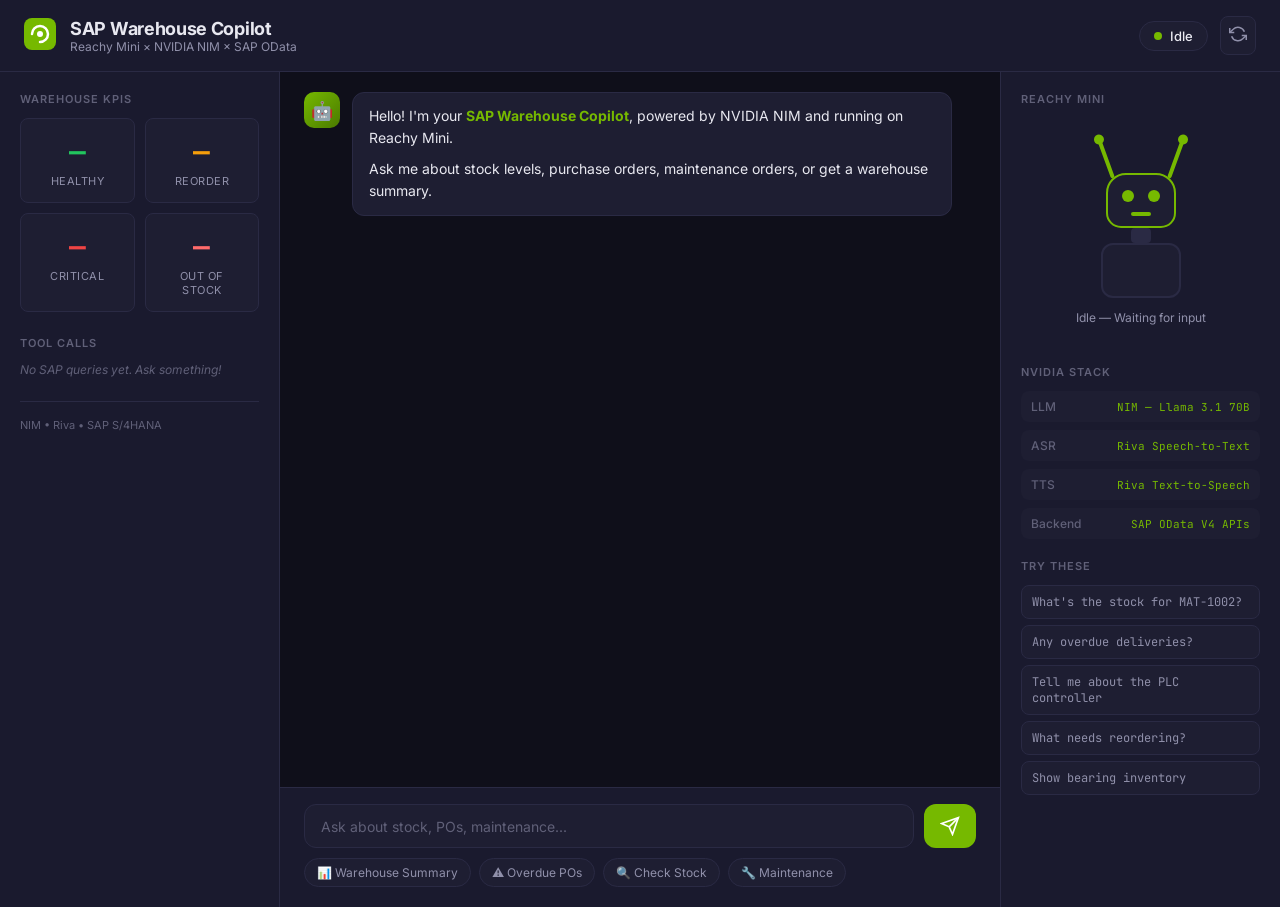
==== sap_warehouse_copilot/static/index.html @ bff051c2 "Initial commit: SAP Warehouse Copilot for Reachy Mini Voice-driven SAP inventory assistant powered b" ====
<!DOCTYPE html>
<html lang="en">
<head>
    <meta charset="UTF-8">
    <meta name="viewport" content="width=device-width, initial-scale=1.0">
    <title>SAP Warehouse Copilot — Reachy Mini × NVIDIA</title>
    <link rel="preconnect" href="https://fonts.googleapis.com">
    <link href="https://fonts.googleapis.com/css2?family=Inter:wght@300;400;500;600;700&family=JetBrains+Mono:wght@400;500&display=swap" rel="stylesheet">
    <link rel="stylesheet" href="style.css">
</head>
<body>
    <!-- Header -->
    <header class="header">
        <div class="header-left">
            <div class="logo-icon">
                <svg width="32" height="32" viewBox="0 0 32 32" fill="none">
                    <rect width="32" height="32" rx="8" fill="#76B900"/>
                    <path d="M8 16c0-4.4 3.6-8 8-8s8 3.6 8 8-3.6 8-8 8" stroke="white" stroke-width="2.5" stroke-linecap="round"/>
                    <circle cx="16" cy="16" r="3" fill="white"/>
                </svg>
            </div>
            <div>
                <h1 class="header-title">SAP Warehouse Copilot</h1>
                <p class="header-sub">Reachy Mini × NVIDIA NIM × SAP OData</p>
            </div>
        </div>
        <div class="header-right">
            <div class="status-badge" id="statusBadge">
                <span class="status-dot"></span>
                <span class="status-text">Idle</span>
            </div>
            <button class="btn-reset" onclick="resetConversation()" title="Reset conversation">
                <svg width="18" height="18" viewBox="0 0 24 24" fill="none" stroke="currentColor" stroke-width="2"><path d="M1 4v6h6M23 20v-6h-6"/><path d="M20.49 9A9 9 0 0 0 5.64 5.64L1 10m22 4l-4.64 4.36A9 9 0 0 1 3.51 15"/></svg>
            </button>
        </div>
    </header>

    <!-- Main Content -->
    <div class="main-grid">
        <!-- Left: KPI Cards -->
        <aside class="kpi-panel">
            <h2 class="panel-title">Warehouse KPIs</h2>
            <div class="kpi-grid" id="kpiGrid">
                <div class="kpi-card kpi-green" id="kpiHealthy">
                    <div class="kpi-value">—</div>
                    <div class="kpi-label">Healthy</div>
                </div>
                <div class="kpi-card kpi-amber" id="kpiReorder">
                    <div class="kpi-value">—</div>
                    <div class="kpi-label">Reorder</div>
                </div>
                <div class="kpi-card kpi-red" id="kpiCritical">
                    <div class="kpi-value">—</div>
                    <div class="kpi-label">Critical</div>
                </div>
                <div class="kpi-card kpi-black" id="kpiOutOfStock">
                    <div class="kpi-value">—</div>
                    <div class="kpi-label">Out of Stock</div>
                </div>
            </div>

            <h2 class="panel-title" style="margin-top:24px;">Tool Calls</h2>
            <div class="tool-log" id="toolLog">
                <p class="tool-empty">No SAP queries yet. Ask something!</p>
            </div>

            <div class="powered-by">
                <img src="https://upload.wikimedia.org/wikipedia/commons/thumb/a/a4/NVIDIA_logo.svg/120px-NVIDIA_logo.svg.png" alt="NVIDIA" class="nvidia-logo" onerror="this.style.display='none'">
                <span>NIM • Riva • SAP S/4HANA</span>
            </div>
        </aside>

        <!-- Center: Chat -->
        <main class="chat-panel">
            <div class="chat-messages" id="chatMessages">
                <div class="msg msg-bot">
                    <div class="msg-avatar">🤖</div>
                    <div class="msg-content">
                        <p>Hello! I'm your <strong>SAP Warehouse Copilot</strong>, powered by NVIDIA NIM and running on Reachy Mini.</p>
                        <p>Ask me about stock levels, purchase orders, maintenance orders, or get a warehouse summary.</p>
                    </div>
                </div>
            </div>

            <div class="chat-input-area">
                <div class="input-wrapper">
                    <input type="text" id="chatInput" placeholder="Ask about stock, POs, maintenance..." autocomplete="off" onkeydown="if(event.key==='Enter')sendMessage()">
                    <button class="btn-send" onclick="sendMessage()" id="btnSend">
                        <svg width="20" height="20" viewBox="0 0 24 24" fill="none" stroke="currentColor" stroke-width="2"><line x1="22" y1="2" x2="11" y2="13"/><polygon points="22 2 15 22 11 13 2 9 22 2"/></svg>
                    </button>
                </div>
                <div class="quick-actions">
                    <button class="chip" onclick="quickQuery('What is the overall warehouse status?')">📊 Warehouse Summary</button>
                    <button class="chip" onclick="quickQuery('Show me all overdue purchase orders')">⚠️ Overdue POs</button>
                    <button class="chip" onclick="quickQuery('Check stock for hydraulic pump')">🔍 Check Stock</button>
                    <button class="chip" onclick="quickQuery('Show critical maintenance orders')">🔧 Maintenance</button>
                </div>
            </div>
        </main>

        <!-- Right: Robot Status -->
        <aside class="robot-panel">
            <h2 class="panel-title">Reachy Mini</h2>
            <div class="robot-viz" id="robotViz">
                <div class="robot-body">
                    <div class="antenna antenna-left" id="antennaLeft"></div>
                    <div class="antenna antenna-right" id="antennaRight"></div>
                    <div class="robot-head" id="robotHead">
                        <div class="robot-eye robot-eye-left"></div>
                        <div class="robot-eye robot-eye-right"></div>
                        <div class="robot-mouth" id="robotMouth"></div>
                    </div>
                    <div class="robot-neck"></div>
                    <div class="robot-torso"></div>
                </div>
                <div class="robot-state-label" id="robotStateLabel">Idle — Waiting for input</div>
            </div>

            <h2 class="panel-title" style="margin-top:20px;">NVIDIA Stack</h2>
            <div class="stack-info">
                <div class="stack-item">
                    <span class="stack-label">LLM</span>
                    <span class="stack-value">NIM — Llama 3.1 70B</span>
                </div>
                <div class="stack-item">
                    <span class="stack-label">ASR</span>
                    <span class="stack-value">Riva Speech-to-Text</span>
                </div>
                <div class="stack-item">
                    <span class="stack-label">TTS</span>
                    <span class="stack-value">Riva Text-to-Speech</span>
                </div>
                <div class="stack-item">
                    <span class="stack-label">Backend</span>
                    <span class="stack-value">SAP OData V4 APIs</span>
                </div>
            </div>

            <h2 class="panel-title" style="margin-top:20px;">Try These</h2>
            <div class="example-queries">
                <code onclick="quickQuery(this.textContent)">What's the stock for MAT-1002?</code>
                <code onclick="quickQuery(this.textContent)">Any overdue deliveries?</code>
                <code onclick="quickQuery(this.textContent)">Tell me about the PLC controller</code>
                <code onclick="quickQuery(this.textContent)">What needs reordering?</code>
                <code onclick="quickQuery(this.textContent)">Show bearing inventory</code>
            </div>
        </aside>
    </div>

    <script src="main.js"></script>
</body>
</html>
---- sap_warehouse_copilot/static/style.css ----
/* ============================================================
   SAP Warehouse Copilot — Dashboard Styles
   Color system: NVIDIA Green (#76B900) + SAP Gold (#F0AB00)
   ============================================================ */

:root {
    --nvidia-green: #76B900;
    --nvidia-dark: #1A1A2E;
    --nvidia-darker: #0F0F1A;
    --nvidia-card: #1E1E32;
    --nvidia-border: #2A2A44;
    --sap-gold: #F0AB00;
    --sap-blue: #0070F2;
    --text-primary: #E8E8F0;
    --text-secondary: #9090AA;
    --text-muted: #606078;
    --green: #22C55E;
    --amber: #F59E0B;
    --red: #EF4444;
    --radius: 12px;
    --radius-sm: 8px;
}

* { margin: 0; padding: 0; box-sizing: border-box; }

body {
    font-family: 'Inter', -apple-system, sans-serif;
    background: var(--nvidia-darker);
    color: var(--text-primary);
    min-height: 100vh;
    overflow-x: hidden;
}

/* ---- Header ---- */
.header {
    display: flex;
    justify-content: space-between;
    align-items: center;
    padding: 16px 24px;
    background: var(--nvidia-dark);
    border-bottom: 1px solid var(--nvidia-border);
    position: sticky;
    top: 0;
    z-index: 100;
}

.header-left { display: flex; align-items: center; gap: 14px; }
.logo-icon { flex-shrink: 0; }
.header-title { font-size: 18px; font-weight: 700; letter-spacing: -0.3px; }
.header-sub { font-size: 12px; color: var(--text-secondary); font-weight: 400; }

.header-right { display: flex; align-items: center; gap: 12px; }

.status-badge {
    display: flex;
    align-items: center;
    gap: 8px;
    padding: 6px 14px;
    background: var(--nvidia-card);
    border: 1px solid var(--nvidia-border);
    border-radius: 20px;
    font-size: 13px;
    font-weight: 500;
}

.status-dot {
    width: 8px;
    height: 8px;
    border-radius: 50%;
    background: var(--nvidia-green);
    animation: pulse 2s infinite;
}

@keyframes pulse {
    0%, 100% { opacity: 1; }
    50% { opacity: 0.4; }
}

.status-badge.listening .status-dot { background: var(--sap-gold); animation: pulse 0.5s infinite; }
.status-badge.thinking .status-dot { background: var(--sap-blue); animation: pulse 0.3s infinite; }
.status-badge.speaking .status-dot { background: var(--nvidia-green); animation: none; }

.btn-reset {
    background: var(--nvidia-card);
    border: 1px solid var(--nvidia-border);
    border-radius: 8px;
    padding: 8px;
    color: var(--text-secondary);
    cursor: pointer;
    transition: all 0.2s;
}
.btn-reset:hover { background: var(--nvidia-border); color: var(--text-primary); }

/* ---- Main Grid ---- */
.main-grid {
    display: grid;
    grid-template-columns: 280px 1fr 280px;
    gap: 0;
    height: calc(100vh - 65px);
}

/* ---- KPI Panel (Left) ---- */
.kpi-panel {
    padding: 20px;
    border-right: 1px solid var(--nvidia-border);
    background: var(--nvidia-dark);
    overflow-y: auto;
}

.panel-title {
    font-size: 11px;
    font-weight: 600;
    text-transform: uppercase;
    letter-spacing: 1px;
    color: var(--text-muted);
    margin-bottom: 12px;
}

.kpi-grid {
    display: grid;
    grid-template-columns: 1fr 1fr;
    gap: 10px;
}

.kpi-card {
    padding: 14px;
    border-radius: var(--radius-sm);
    background: var(--nvidia-card);
    border: 1px solid var(--nvidia-border);
    text-align: center;
    transition: transform 0.2s;
}
.kpi-card:hover { transform: translateY(-2px); }

.kpi-value { font-size: 28px; font-weight: 700; font-family: 'JetBrains Mono', monospace; }
.kpi-label { font-size: 11px; color: var(--text-secondary); margin-top: 4px; text-transform: uppercase; letter-spacing: 0.5px; }

.kpi-green .kpi-value { color: var(--green); }
.kpi-amber .kpi-value { color: var(--amber); }
.kpi-red .kpi-value { color: var(--red); }
.kpi-black .kpi-value { color: #FF6B6B; }

/* ---- Tool Log ---- */
.tool-log {
    max-height: 200px;
    overflow-y: auto;
    font-size: 12px;
    font-family: 'JetBrains Mono', monospace;
}

.tool-empty { color: var(--text-muted); font-style: italic; font-family: 'Inter', sans-serif; }

.tool-entry {
    padding: 8px 10px;
    margin-bottom: 6px;
    background: var(--nvidia-card);
    border-radius: var(--radius-sm);
    border-left: 3px solid var(--nvidia-green);
}
.tool-entry .tool-name { color: var(--nvidia-green); font-weight: 500; }
.tool-entry .tool-args { color: var(--sap-gold); }
.tool-entry .tool-result { color: var(--text-secondary); margin-top: 4px; font-size: 11px; }

.powered-by {
    margin-top: 24px;
    padding-top: 16px;
    border-top: 1px solid var(--nvidia-border);
    display: flex;
    align-items: center;
    gap: 10px;
    font-size: 11px;
    color: var(--text-muted);
}
.nvidia-logo { height: 18px; filter: brightness(0.7); }

/* ---- Chat Panel (Center) ---- */
.chat-panel {
    display: flex;
    flex-direction: column;
    background: var(--nvidia-darker);
}

.chat-messages {
    flex: 1;
    overflow-y: auto;
    padding: 20px 24px;
    scroll-behavior: smooth;
}

.msg {
    display: flex;
    gap: 12px;
    margin-bottom: 16px;
    animation: fadeIn 0.3s ease;
}

@keyframes fadeIn {
    from { opacity: 0; transform: translateY(8px); }
    to { opacity: 1; transform: translateY(0); }
}

.msg-avatar {
    width: 36px;
    height: 36px;
    border-radius: 10px;
    display: flex;
    align-items: center;
    justify-content: center;
    font-size: 18px;
    flex-shrink: 0;
}

.msg-bot .msg-avatar { background: linear-gradient(135deg, #76B900, #4A7A00); }
.msg-user .msg-avatar { background: linear-gradient(135deg, #0070F2, #004AAD); }

.msg-content {
    padding: 12px 16px;
    border-radius: var(--radius);
    max-width: 600px;
    font-size: 14px;
    line-height: 1.6;
}

.msg-bot .msg-content {
    background: var(--nvidia-card);
    border: 1px solid var(--nvidia-border);
}

.msg-user {
    flex-direction: row-reverse;
}

.msg-user .msg-content {
    background: linear-gradient(135deg, #0070F2, #0055CC);
    color: white;
}

.msg-content p { margin-bottom: 8px; }
.msg-content p:last-child { margin-bottom: 0; }
.msg-content strong { color: var(--nvidia-green); }

/* Typing indicator */
.typing-indicator {
    display: flex;
    gap: 4px;
    padding: 12px 16px;
}
.typing-indicator span {
    width: 8px;
    height: 8px;
    border-radius: 50%;
    background: var(--nvidia-green);
    animation: typingBounce 1.2s infinite;
}
.typing-indicator span:nth-child(2) { animation-delay: 0.2s; }
.typing-indicator span:nth-child(3) { animation-delay: 0.4s; }

@keyframes typingBounce {
    0%, 80%, 100% { transform: scale(0.6); opacity: 0.4; }
    40% { transform: scale(1); opacity: 1; }
}

/* ---- Chat Input ---- */
.chat-input-area {
    padding: 16px 24px 20px;
    border-top: 1px solid var(--nvidia-border);
    background: var(--nvidia-dark);
}

.input-wrapper {
    display: flex;
    gap: 10px;
}

#chatInput {
    flex: 1;
    padding: 12px 16px;
    background: var(--nvidia-card);
    border: 1px solid var(--nvidia-border);
    border-radius: var(--radius);
    color: var(--text-primary);
    font-size: 14px;
    font-family: 'Inter', sans-serif;
    outline: none;
    transition: border-color 0.2s;
}
#chatInput:focus { border-color: var(--nvidia-green); }
#chatInput::placeholder { color: var(--text-muted); }

.btn-send {
    padding: 12px 16px;
    background: var(--nvidia-green);
    border: none;
    border-radius: var(--radius);
    color: white;
    cursor: pointer;
    transition: all 0.2s;
    display: flex;
    align-items: center;
}
.btn-send:hover { background: #8AD400; transform: scale(1.05); }
.btn-send:disabled { opacity: 0.5; cursor: not-allowed; transform: none; }

.quick-actions {
    display: flex;
    gap: 8px;
    margin-top: 10px;
    flex-wrap: wrap;
}

.chip {
    padding: 6px 12px;
    background: var(--nvidia-card);
    border: 1px solid var(--nvidia-border);
    border-radius: 20px;
    color: var(--text-secondary);
    font-size: 12px;
    cursor: pointer;
    transition: all 0.2s;
    font-family: 'Inter', sans-serif;
}
.chip:hover { border-color: var(--nvidia-green); color: var(--nvidia-green); }

/* ---- Robot Panel (Right) ---- */
.robot-panel {
    padding: 20px;
    border-left: 1px solid var(--nvidia-border);
    background: var(--nvidia-dark);
    overflow-y: auto;
}

/* Robot Visualization */
.robot-viz {
    display: flex;
    flex-direction: column;
    align-items: center;
    padding: 20px 0;
}

.robot-body { position: relative; width: 120px; height: 160px; }

.antenna {
    position: absolute;
    width: 4px;
    height: 40px;
    background: var(--nvidia-green);
    border-radius: 2px;
    transform-origin: bottom center;
    transition: transform 0.3s ease;
}
.antenna-left { left: 30px; top: 0; transform: rotate(-20deg); }
.antenna-right { right: 30px; top: 0; transform: rotate(20deg); }
.antenna::after {
    content: '';
    position: absolute;
    top: -6px;
    left: -3px;
    width: 10px;
    height: 10px;
    border-radius: 50%;
    background: var(--nvidia-green);
}

.robot-head {
    position: absolute;
    top: 35px;
    left: 50%;
    transform: translateX(-50%);
    width: 70px;
    height: 55px;
    background: var(--nvidia-card);
    border: 2px solid var(--nvidia-green);
    border-radius: 20px 20px 15px 15px;
    transition: transform 0.3s ease;
}

.robot-eye {
    position: absolute;
    top: 15px;
    width: 12px;
    height: 12px;
    border-radius: 50%;
    background: var(--nvidia-green);
    transition: all 0.3s;
}
.robot-eye-left { left: 14px; }
.robot-eye-right { right: 14px; }

.robot-mouth {
    position: absolute;
    bottom: 10px;
    left: 50%;
    transform: translateX(-50%);
    width: 20px;
    height: 4px;
    background: var(--nvidia-green);
    border-radius: 2px;
    transition: all 0.3s;
}

.robot-neck {
    position: absolute;
    top: 90px;
    left: 50%;
    transform: translateX(-50%);
    width: 20px;
    height: 15px;
    background: var(--nvidia-border);
    border-radius: 4px;
}

.robot-torso {
    position: absolute;
    top: 105px;
    left: 50%;
    transform: translateX(-50%);
    width: 80px;
    height: 55px;
    background: var(--nvidia-card);
    border: 2px solid var(--nvidia-border);
    border-radius: 12px;
}

.robot-state-label {
    margin-top: 12px;
    font-size: 12px;
    color: var(--text-secondary);
    text-align: center;
}

/* ---- Stack Info ---- */
.stack-info { display: flex; flex-direction: column; gap: 8px; }

.stack-item {
    display: flex;
    justify-content: space-between;
    align-items: center;
    padding: 8px 10px;
    background: var(--nvidia-card);
    border-radius: var(--radius-sm);
    font-size: 12px;
}
.stack-label { color: var(--text-muted); font-weight: 500; }
.stack-value { color: var(--nvidia-green); font-family: 'JetBrains Mono', monospace; font-size: 11px; }

/* ---- Example Queries ---- */
.example-queries {
    display: flex;
    flex-direction: column;
    gap: 6px;
}

.example-queries code {
    padding: 8px 10px;
    background: var(--nvidia-card);
    border: 1px solid var(--nvidia-border);
    border-radius: var(--radius-sm);
    font-size: 12px;
    font-family: 'JetBrains Mono', monospace;
    color: var(--text-secondary);
    cursor: pointer;
    transition: all 0.2s;
}
.example-queries code:hover {
    border-color: var(--nvidia-green);
    color: var(--nvidia-green);
}

/* ---- Robot Animations ---- */
.robot-idle .robot-head { animation: idleSway 4s ease-in-out infinite; }
.robot-listening .robot-head { animation: listenTilt 1s ease-in-out infinite; }
.robot-listening .robot-eye { animation: eyeGlow 0.5s ease-in-out infinite alternate; }
.robot-thinking .robot-head { animation: thinkLook 2s ease-in-out infinite; }
.robot-thinking .antenna { animation: antennaPulse 0.5s ease-in-out infinite alternate; }
.robot-speaking .robot-mouth { animation: speak 0.3s ease-in-out infinite alternate; }

@keyframes idleSway { 0%, 100% { transform: translateX(-50%) rotate(0deg); } 50% { transform: translateX(-50%) rotate(3deg); } }
@keyframes listenTilt { 0%, 100% { transform: translateX(-50%) rotate(-5deg); } 50% { transform: translateX(-50%) rotate(5deg); } }
@keyframes eyeGlow { from { box-shadow: 0 0 4px var(--nvidia-green); } to { box-shadow: 0 0 12px var(--nvidia-green); } }
@keyframes thinkLook { 0%, 100% { transform: translateX(-50%) translateY(0) rotate(-8deg); } 50% { transform: translateX(-50%) translateY(-5px) rotate(3deg); } }
@keyframes antennaPulse { from { background: var(--nvidia-green); } to { background: var(--sap-gold); } }
@keyframes speak { from { width: 20px; height: 4px; } to { width: 24px; height: 10px; border-radius: 6px; } }

/* Alert animations */
.robot-alert .robot-head { animation: alertShake 0.3s ease-in-out infinite; border-color: var(--red); }
.robot-alert .robot-eye { background: var(--red); }
.robot-alert .antenna::after { background: var(--red); }

@keyframes alertShake { 0%, 100% { transform: translateX(-50%) rotate(-4deg); } 50% { transform: translateX(-50%) rotate(4deg); } }

/* ---- Scrollbar ---- */
::-webkit-scrollbar { width: 6px; }
::-webkit-scrollbar-track { background: transparent; }
::-webkit-scrollbar-thumb { background: var(--nvidia-border); border-radius: 3px; }
::-webkit-scrollbar-thumb:hover { background: var(--text-muted); }

/* ---- Responsive ---- */
@media (max-width: 1024px) {
    .main-grid { grid-template-columns: 1fr; }
    .kpi-panel, .robot-panel { display: none; }
}
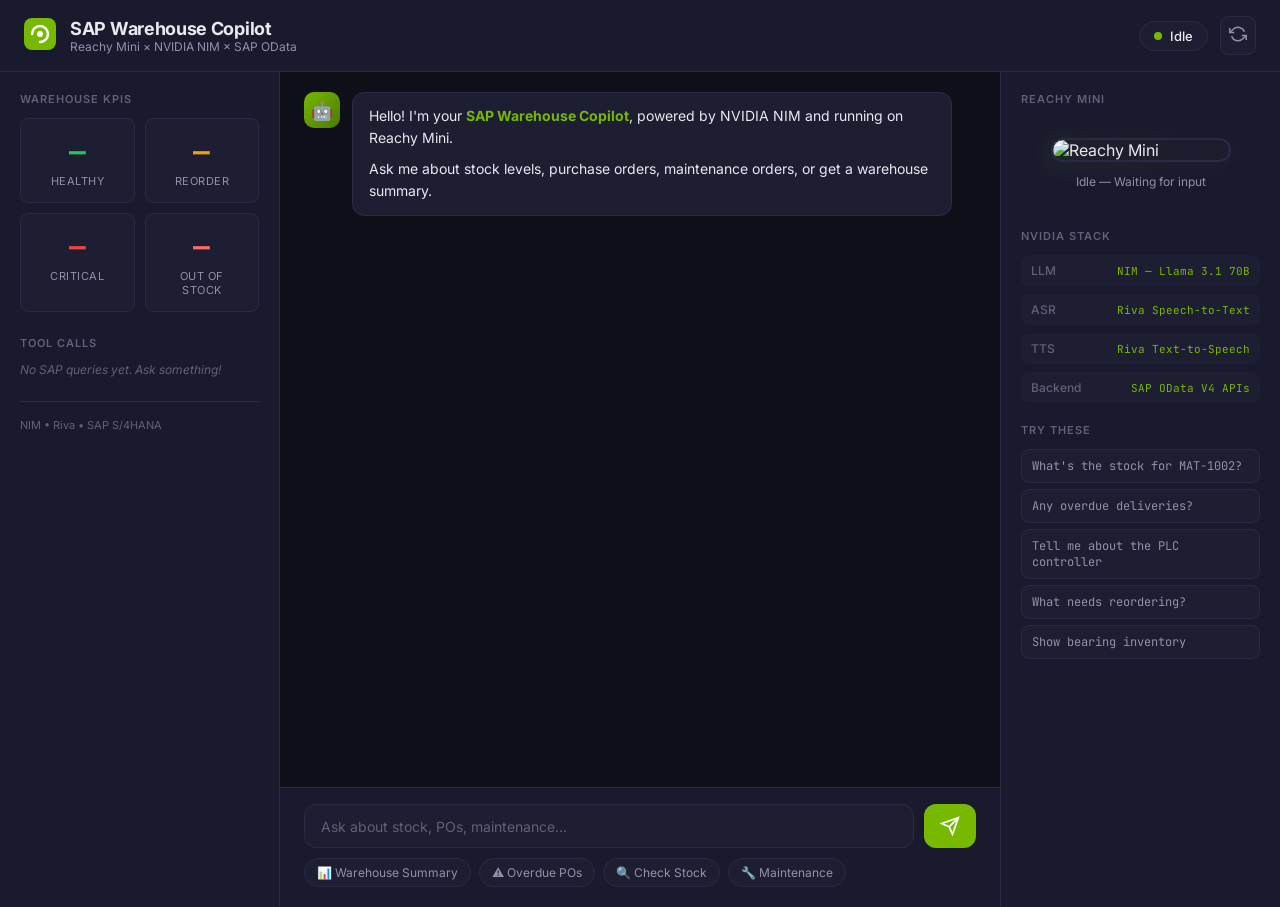
==== commit 69790b47: "Replace CSS robot with official Reachy Mini photo in right panel Co-Authored-By: Claude Opus 4.6 <no" ====
--- a/sap_warehouse_copilot/static/index.html
+++ b/sap_warehouse_copilot/static/index.html
@@ -102,17 +102,7 @@
         <aside class="robot-panel">
             <h2 class="panel-title">Reachy Mini</h2>
             <div class="robot-viz" id="robotViz">
-                <div class="robot-body">
-                    <div class="antenna antenna-left" id="antennaLeft"></div>
-                    <div class="antenna antenna-right" id="antennaRight"></div>
-                    <div class="robot-head" id="robotHead">
-                        <div class="robot-eye robot-eye-left"></div>
-                        <div class="robot-eye robot-eye-right"></div>
-                        <div class="robot-mouth" id="robotMouth"></div>
-                    </div>
-                    <div class="robot-neck"></div>
-                    <div class="robot-torso"></div>
-                </div>
+                <img src="https://cdn-uploads.huggingface.co/production/uploads/671faa3a541a76b548647676/uEa13KsL5wtQREVZ1ixwc.png" alt="Reachy Mini" class="robot-photo" id="robotPhoto">
                 <div class="robot-state-label" id="robotStateLabel">Idle — Waiting for input</div>
             </div>
 
--- a/sap_warehouse_copilot/static/style.css
+++ b/sap_warehouse_copilot/static/style.css
@@ -337,88 +337,13 @@
     padding: 20px 0;
 }
 
-.robot-body { position: relative; width: 120px; height: 160px; }
-
-.antenna {
-    position: absolute;
-    width: 4px;
-    height: 40px;
-    background: var(--nvidia-green);
-    border-radius: 2px;
-    transform-origin: bottom center;
-    transition: transform 0.3s ease;
-}
-.antenna-left { left: 30px; top: 0; transform: rotate(-20deg); }
-.antenna-right { right: 30px; top: 0; transform: rotate(20deg); }
-.antenna::after {
-    content: '';
-    position: absolute;
-    top: -6px;
-    left: -3px;
-    width: 10px;
-    height: 10px;
-    border-radius: 50%;
-    background: var(--nvidia-green);
-}
-
-.robot-head {
-    position: absolute;
-    top: 35px;
-    left: 50%;
-    transform: translateX(-50%);
-    width: 70px;
-    height: 55px;
-    background: var(--nvidia-card);
-    border: 2px solid var(--nvidia-green);
-    border-radius: 20px 20px 15px 15px;
-    transition: transform 0.3s ease;
-}
-
-.robot-eye {
-    position: absolute;
-    top: 15px;
-    width: 12px;
-    height: 12px;
-    border-radius: 50%;
-    background: var(--nvidia-green);
-    transition: all 0.3s;
-}
-.robot-eye-left { left: 14px; }
-.robot-eye-right { right: 14px; }
-
-.robot-mouth {
-    position: absolute;
-    bottom: 10px;
-    left: 50%;
-    transform: translateX(-50%);
-    width: 20px;
-    height: 4px;
-    background: var(--nvidia-green);
-    border-radius: 2px;
-    transition: all 0.3s;
-}
-
-.robot-neck {
-    position: absolute;
-    top: 90px;
-    left: 50%;
-    transform: translateX(-50%);
-    width: 20px;
-    height: 15px;
-    background: var(--nvidia-border);
-    border-radius: 4px;
-}
-
-.robot-torso {
-    position: absolute;
-    top: 105px;
-    left: 50%;
-    transform: translateX(-50%);
-    width: 80px;
-    height: 55px;
-    background: var(--nvidia-card);
+.robot-photo {
+    width: 180px;
+    height: auto;
+    border-radius: var(--radius);
     border: 2px solid var(--nvidia-border);
-    border-radius: 12px;
+    transition: all 0.3s ease;
+    filter: drop-shadow(0 4px 12px rgba(118, 185, 0, 0.2));
 }
 
 .robot-state-label {
@@ -466,27 +391,18 @@
     color: var(--nvidia-green);
 }
 
-/* ---- Robot Animations ---- */
-.robot-idle .robot-head { animation: idleSway 4s ease-in-out infinite; }
-.robot-listening .robot-head { animation: listenTilt 1s ease-in-out infinite; }
-.robot-listening .robot-eye { animation: eyeGlow 0.5s ease-in-out infinite alternate; }
-.robot-thinking .robot-head { animation: thinkLook 2s ease-in-out infinite; }
-.robot-thinking .antenna { animation: antennaPulse 0.5s ease-in-out infinite alternate; }
-.robot-speaking .robot-mouth { animation: speak 0.3s ease-in-out infinite alternate; }
-
-@keyframes idleSway { 0%, 100% { transform: translateX(-50%) rotate(0deg); } 50% { transform: translateX(-50%) rotate(3deg); } }
-@keyframes listenTilt { 0%, 100% { transform: translateX(-50%) rotate(-5deg); } 50% { transform: translateX(-50%) rotate(5deg); } }
-@keyframes eyeGlow { from { box-shadow: 0 0 4px var(--nvidia-green); } to { box-shadow: 0 0 12px var(--nvidia-green); } }
-@keyframes thinkLook { 0%, 100% { transform: translateX(-50%) translateY(0) rotate(-8deg); } 50% { transform: translateX(-50%) translateY(-5px) rotate(3deg); } }
-@keyframes antennaPulse { from { background: var(--nvidia-green); } to { background: var(--sap-gold); } }
-@keyframes speak { from { width: 20px; height: 4px; } to { width: 24px; height: 10px; border-radius: 6px; } }
-
-/* Alert animations */
-.robot-alert .robot-head { animation: alertShake 0.3s ease-in-out infinite; border-color: var(--red); }
-.robot-alert .robot-eye { background: var(--red); }
-.robot-alert .antenna::after { background: var(--red); }
-
-@keyframes alertShake { 0%, 100% { transform: translateX(-50%) rotate(-4deg); } 50% { transform: translateX(-50%) rotate(4deg); } }
+/* ---- Robot Photo Animations ---- */
+.robot-idle .robot-photo { animation: photoIdle 4s ease-in-out infinite; }
+.robot-listening .robot-photo { animation: photoListen 1s ease-in-out infinite; border-color: var(--sap-gold); }
+.robot-thinking .robot-photo { animation: photoThink 2s ease-in-out infinite; border-color: var(--sap-blue); }
+.robot-speaking .robot-photo { animation: photoSpeak 0.6s ease-in-out infinite alternate; border-color: var(--nvidia-green); }
+.robot-alert .robot-photo { animation: photoAlert 0.3s ease-in-out infinite; border-color: var(--red); filter: drop-shadow(0 4px 12px rgba(239, 68, 68, 0.4)); }
+
+@keyframes photoIdle { 0%, 100% { transform: rotate(0deg); } 50% { transform: rotate(2deg); } }
+@keyframes photoListen { 0%, 100% { transform: rotate(-3deg) scale(1.02); } 50% { transform: rotate(3deg) scale(1.02); } }
+@keyframes photoThink { 0%, 100% { transform: translateY(0) rotate(-2deg); } 50% { transform: translateY(-4px) rotate(2deg); } }
+@keyframes photoSpeak { from { transform: scale(1); } to { transform: scale(1.03); } }
+@keyframes photoAlert { 0%, 100% { transform: rotate(-3deg); } 50% { transform: rotate(3deg); } }
 
 /* ---- Scrollbar ---- */
 ::-webkit-scrollbar { width: 6px; }
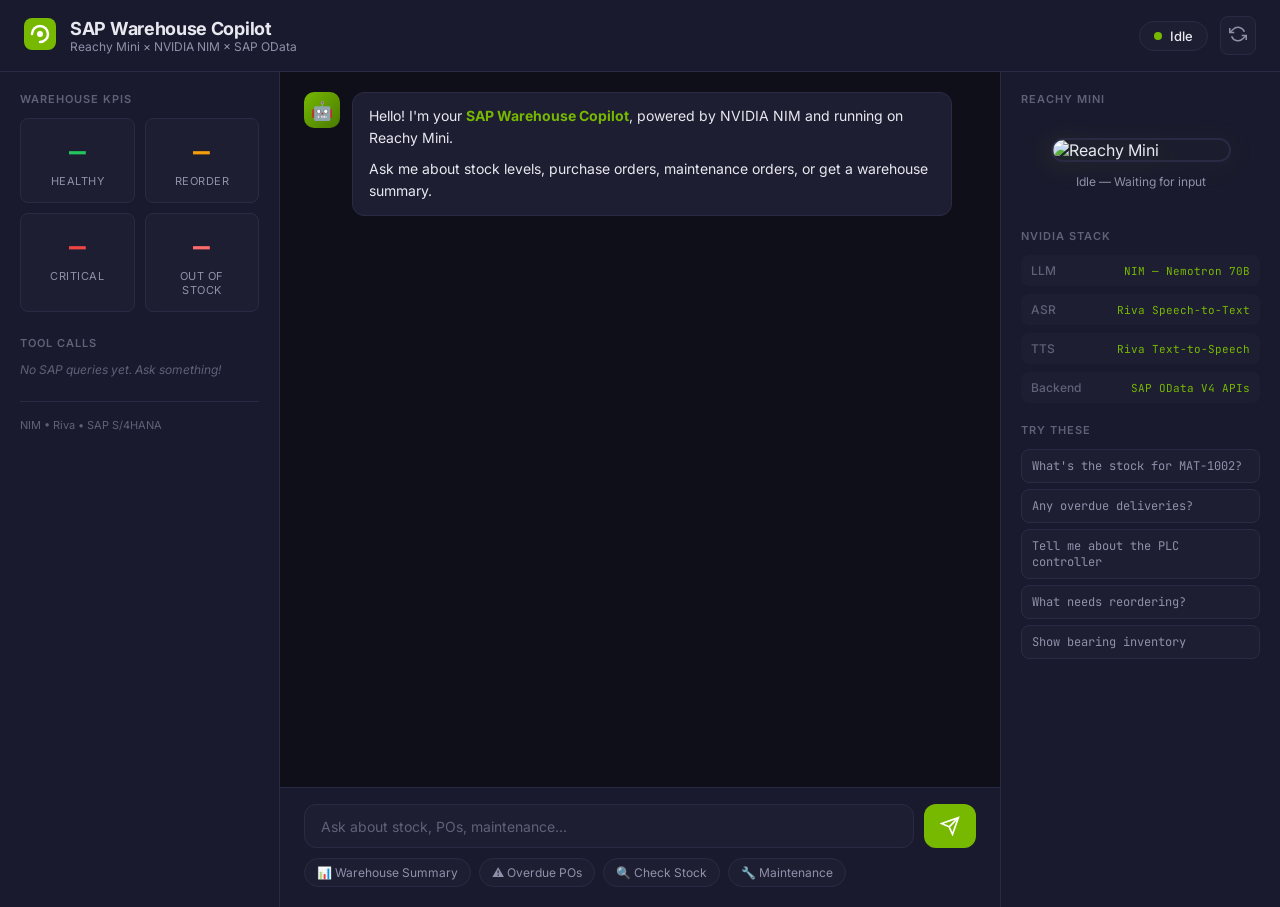
==== commit d9d53e1d: "Switch LLM from Llama 3.1 to NVIDIA Nemotron 70B Co-Authored-By: Claude Opus 4.6 <noreply@anthropic." ====
--- a/sap_warehouse_copilot/static/index.html
+++ b/sap_warehouse_copilot/static/index.html
@@ -110,7 +110,7 @@
             <div class="stack-info">
                 <div class="stack-item">
                     <span class="stack-label">LLM</span>
-                    <span class="stack-value">NIM — Llama 3.1 70B</span>
+                    <span class="stack-value">NIM — Nemotron 70B</span>
                 </div>
                 <div class="stack-item">
                     <span class="stack-label">ASR</span>
